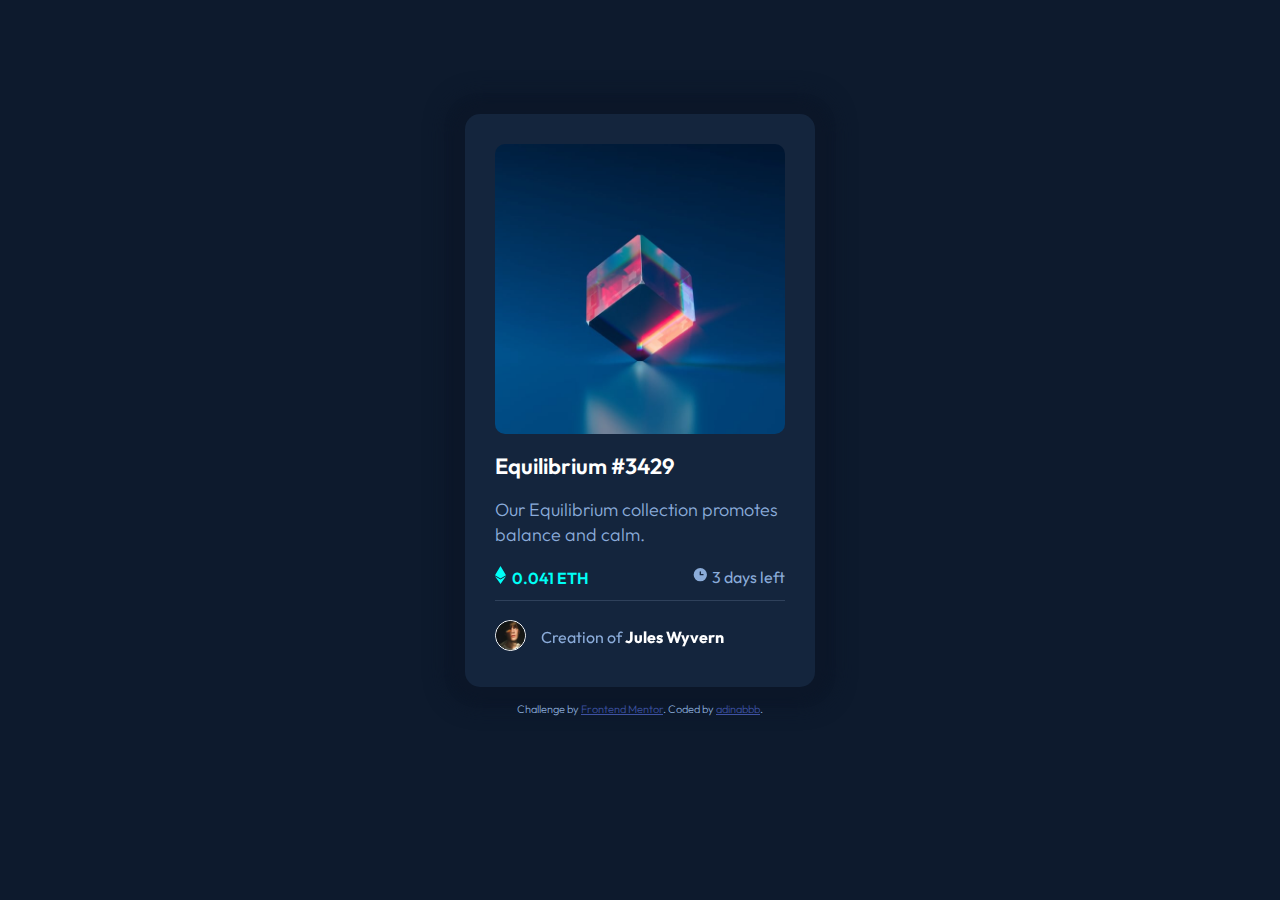
==== equilibrium/index.html @ 6922a5c6 "first upload" ====
<!DOCTYPE html>
<html lang="en">
  <head>
    <meta charset="UTF-8" />
    <meta name="viewport" content="width=device-width, initial-scale=1.0" />
    <!-- displays site properly based on user's device -->
    <link
      rel="icon"
      type="image/png"
      sizes="32x32"
      href="./images/favicon-32x32.png"
    />
    <link rel="stylesheet" href="style.css" />
    <title>Frontend Mentor | NFT preview card component</title>
  </head>
  <body>
    <main class="mainwrapper">
      <img src="./images/image-equilibrium.jpg" alt="equilibrium" class="img" />
      <div class="equilibrium">Equilibrium #3429</div>
      <p>Our Equilibrium collection promotes balance and calm.</p>
      <img src="./images/icon-ethereum.svg" alt="icon-ethereum" />
      <span class="eth">0.041 ETH</span>
      <span class="text"><img src="./images/icon-clock.svg" /> 3 days left</span
      ><br />
      <hr class="hline" />
      <img src="./images/image-avatar.png" alt="avatar" class="avatar" />
      <span class="text2"></div>
        Creation of <span class="name">Jules Wyvern</span>
      </span>
    </main>
    <!-- Bottom text -->
    <footer class="attribution">
      Challenge by
      <a href="https://www.frontendmentor.io?ref=challenge" target="_blank"
        >Frontend Mentor</a
      >. Coded by <a href="#">adinabbb</a>.
    </footer>
  </body>
</html>
---- equilibrium/style.css ----
@import url("https://fonts.googleapis.com/css2?family=Outfit:wght@300;400;600&display=swap");
.attribution {
  font-size: 11px;
  text-align: center;
  margin-top: 10px;
}
.attribution a {
  color: hsl(228, 45%, 44%);
}
body {
  background-color: #0d1a2d;
  font-family: "Outfit";
  font-size: 18px;
  font-weight: 300;
  color: hsl(215, 51%, 70%);
  line-height: 25px;
}
.mainwrapper {
  display: block;
  background-color: hsl(216, 50%, 16%);
  width: 290px;
  margin: auto;
  border-radius: 15px;
  padding: 30px;
  margin-top: 9%;
  box-shadow: #0c1729 0px 0px 10px 10px, #0c1729 0px 0px 20px 20px;
}
.img {
  max-width: 100%;
  border-radius: 10px;
  display: block;
}

.equilibrium {
  color: white;
  font-weight: 600;
  font-size: 22px;
  margin-top: 20px;
}
.equilibrium:hover {
  color: hsl(178, 100%, 50%);
  cursor: pointer;
}
.mainwrapper .eth {
  color: hsl(178, 100%, 50%);
  font-weight: 600;
  font-size: 16px;
  padding: 2px;
}
.mainwrapper .text {
  float: right;
  font-size: 16px;
  font-weight: 400;
}
.hline {
  height: 1px;
  background-color: hsl(215, 32%, 27%);
  border: 0px;
}
.avatar {
  max-width: 10%;
  border: solid 1px white;
  border-radius: 20px;
  margin-top: 10px;
}
.mainwrapper .text2 {
  font-size: 16px;
  font-weight: 400;
  position: fixed;
  margin-top: 15px;
  margin-left: 15px;
}
.name {
  color: white;
  font-weight: bold;
}
.name:hover {
  color: hsl(178, 100%, 50%);
  cursor: pointer;
}
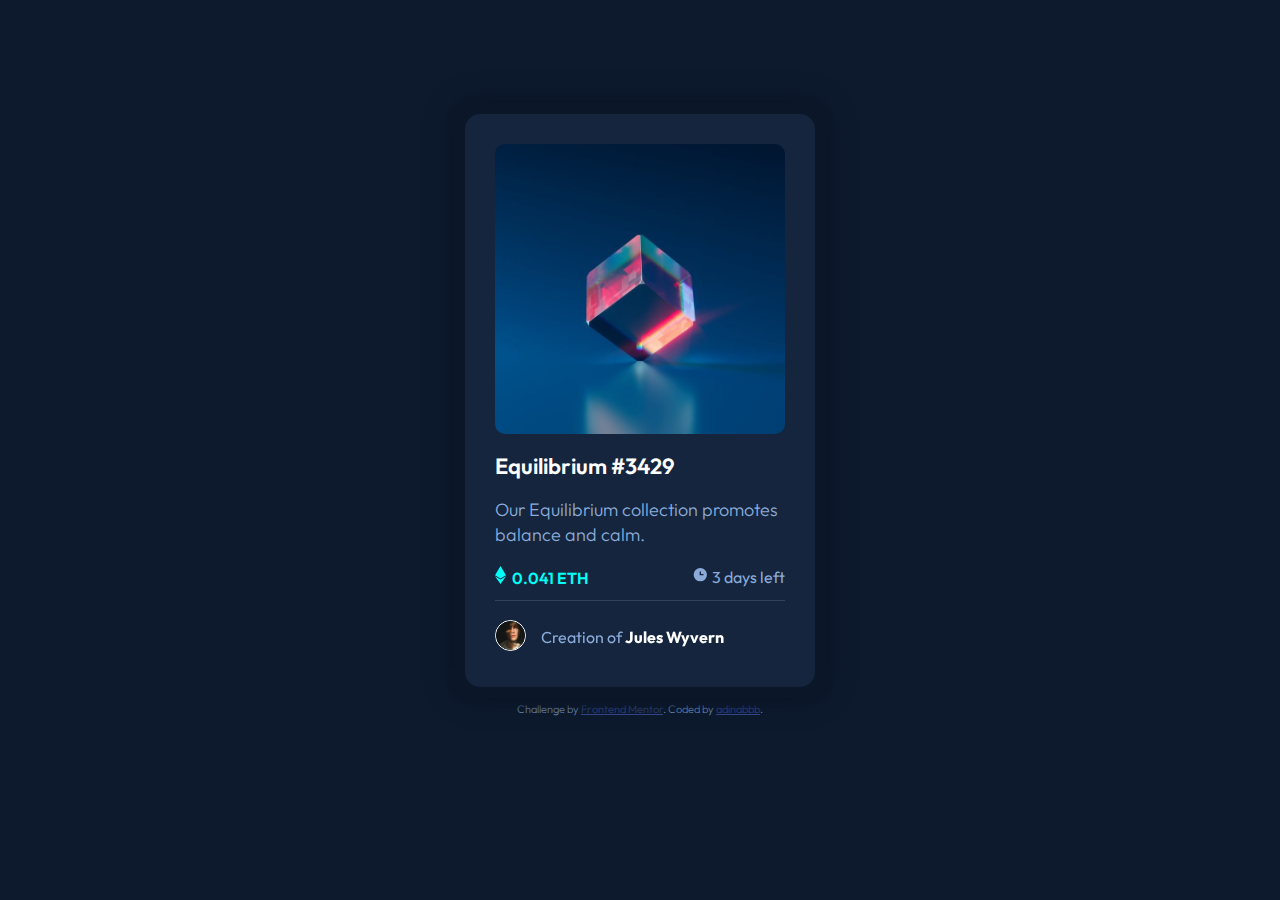
==== commit 07a5479d: "Index and Style reviewed and updated" ====
--- a/equilibrium/index.html
+++ b/equilibrium/index.html
@@ -15,7 +15,12 @@
   </head>
   <body>
     <main class="mainwrapper">
+      <div class="containerimage">
       <img src="./images/image-equilibrium.jpg" alt="equilibrium" class="img" />
+      <div class="overlay">
+        <img src="./images/icon-view.svg" alt="View" class="viewicon">
+      </div>
+    </div>
       <div class="equilibrium">Equilibrium #3429</div>
       <p>Our Equilibrium collection promotes balance and calm.</p>
       <img src="./images/icon-ethereum.svg" alt="icon-ethereum" />
--- a/equilibrium/style.css
+++ b/equilibrium/style.css
@@ -17,6 +17,7 @@
 }
 .mainwrapper {
   display: block;
+  position: relative;
   background-color: hsl(216, 50%, 16%);
   width: 290px;
   margin: auto;
@@ -24,11 +25,6 @@
   padding: 30px;
   margin-top: 9%;
   box-shadow: #0c1729 0px 0px 10px 10px, #0c1729 0px 0px 20px 20px;
-}
-.img {
-  max-width: 100%;
-  border-radius: 10px;
-  display: block;
 }
 
 .equilibrium {
@@ -78,3 +74,34 @@
   color: hsl(178, 100%, 50%);
   cursor: pointer;
 }
+.containerimage {
+  position: relative;
+  width: 100%;
+}
+.img {
+  max-width: 100%;
+  border-radius: 10px;
+  display: block;
+  position: relative;
+}
+.overlay {
+  position: absolute;
+  top: 0;
+  bottom: 0;
+  left: 0;
+  right: 0;
+  width: 100%;
+  height: 100%;
+  opacity: 0;
+  transform: 0.3s ease;
+  background-color: hsl(178, 100%, 50%);
+  border-radius: 15px;
+}
+.containerimage:hover .overlay {
+  opacity: 0.5;
+}
+.viewicon {
+  display: block;
+  margin: auto;
+  margin-top: 40%;
+}
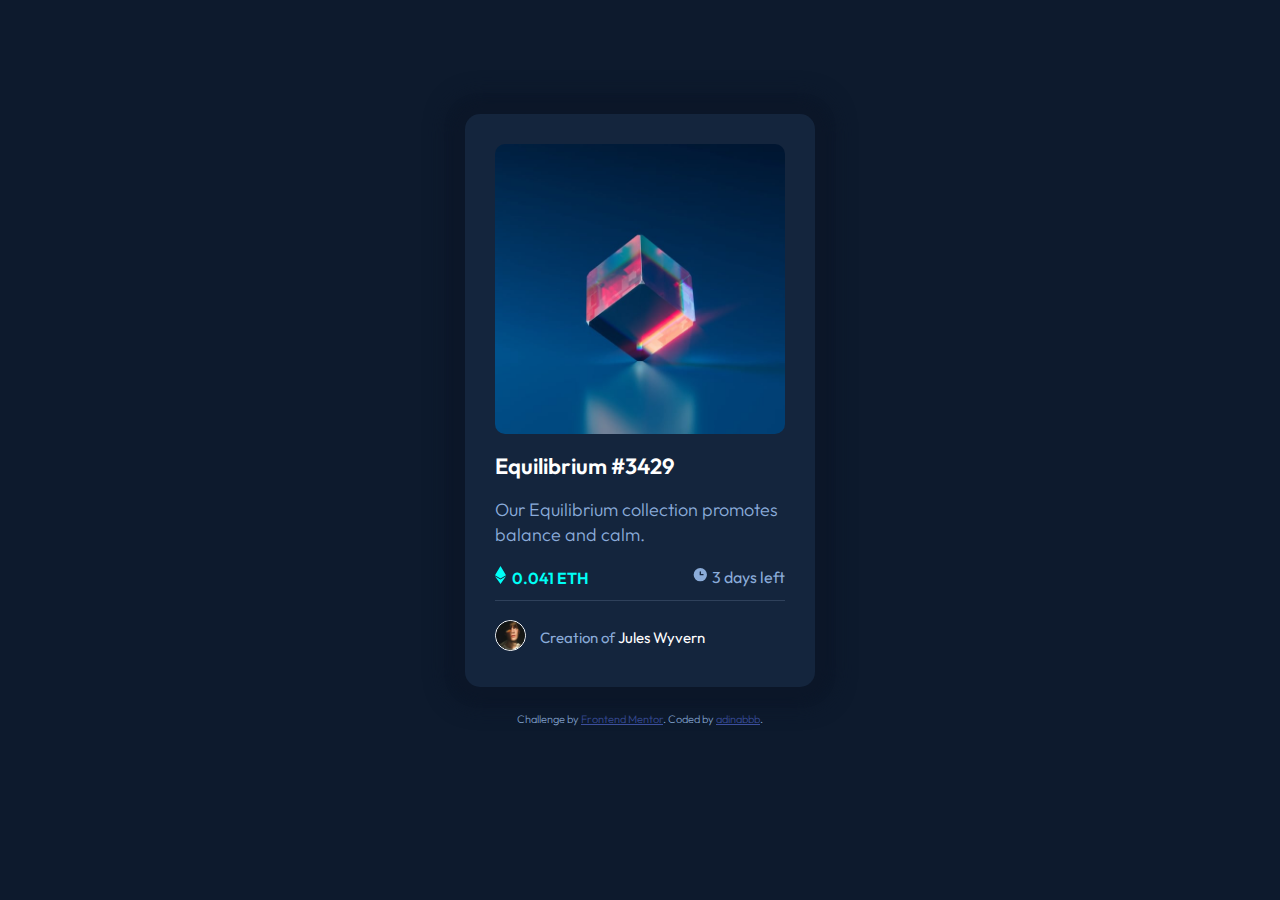
==== commit 9c6ecc81: "Index and Style modified" ====
--- a/equilibrium/index.html
+++ b/equilibrium/index.html
@@ -14,25 +14,32 @@
     <title>Frontend Mentor | NFT preview card component</title>
   </head>
   <body>
+    <!-- Main Wrapper -->
     <main class="mainwrapper">
       <div class="containerimage">
-      <img src="./images/image-equilibrium.jpg" alt="equilibrium" class="img" />
-      <div class="overlay">
-        <img src="./images/icon-view.svg" alt="View" class="viewicon">
+        <img
+          src="./images/image-equilibrium.jpg"
+          alt="equilibrium"
+          class="img"
+        />
+        <div class="overlay">
+          <img src="./images/icon-view.svg" alt="View" class="viewicon" />
+        </div>
       </div>
-    </div>
       <div class="equilibrium">Equilibrium #3429</div>
       <p>Our Equilibrium collection promotes balance and calm.</p>
       <img src="./images/icon-ethereum.svg" alt="icon-ethereum" />
       <span class="eth">0.041 ETH</span>
-      <span class="text"><img src="./images/icon-clock.svg" /> 3 days left</span
-      ><br />
+      <span class="text"
+        ><img src="./images/icon-clock.svg" /> 3 days left</span
+      >
       <hr class="hline" />
       <img src="./images/image-avatar.png" alt="avatar" class="avatar" />
-      <span class="text2"></div>
-        Creation of <span class="name">Jules Wyvern</span>
+      <span class="credits"
+        >Creation of <span class="name">Jules Wyvern</span>
       </span>
     </main>
+    <!--END Main Wrapper -->
     <!-- Bottom text -->
     <footer class="attribution">
       Challenge by
--- a/equilibrium/style.css
+++ b/equilibrium/style.css
@@ -2,7 +2,7 @@
 .attribution {
   font-size: 11px;
   text-align: center;
-  margin-top: 10px;
+  margin-top: 20px;
 }
 .attribution a {
   color: hsl(228, 45%, 44%);
@@ -26,7 +26,6 @@
   margin-top: 9%;
   box-shadow: #0c1729 0px 0px 10px 10px, #0c1729 0px 0px 20px 20px;
 }
-
 .equilibrium {
   color: white;
   font-weight: 600;
@@ -52,27 +51,6 @@
   height: 1px;
   background-color: hsl(215, 32%, 27%);
   border: 0px;
-}
-.avatar {
-  max-width: 10%;
-  border: solid 1px white;
-  border-radius: 20px;
-  margin-top: 10px;
-}
-.mainwrapper .text2 {
-  font-size: 16px;
-  font-weight: 400;
-  position: fixed;
-  margin-top: 15px;
-  margin-left: 15px;
-}
-.name {
-  color: white;
-  font-weight: bold;
-}
-.name:hover {
-  color: hsl(178, 100%, 50%);
-  cursor: pointer;
 }
 .containerimage {
   position: relative;
@@ -105,3 +83,23 @@
   margin: auto;
   margin-top: 40%;
 }
+.avatar {
+  width: 10%;
+  border: 1px white solid;
+  border-radius: 20px;
+  margin-top: 10px;
+}
+.mainwrapper .credits {
+  font-size: 15px;
+  font-weight: 400;
+  float: right;
+  padding-top: 15px;
+  padding-right: 80px;
+}
+.name {
+  color: white;
+}
+.name:hover {
+  color: hsl(178, 100%, 50%);
+  cursor: pointer;
+}
